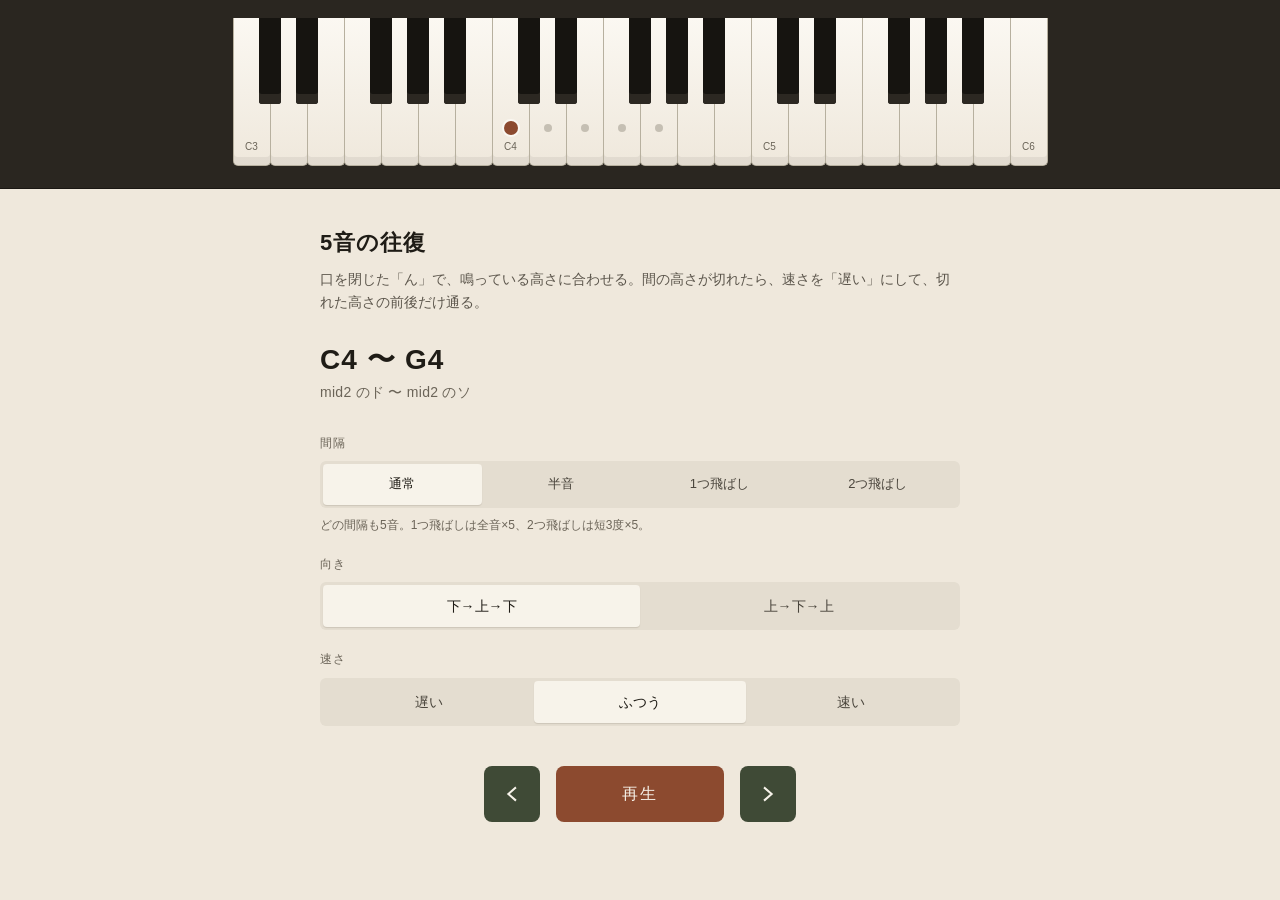
==== index.html @ 3f2ac82d "Add the piano pitch matching page for GitHub Pages. Co-authored-by: Cursor <cursoragent@cursor.com>" ====
<!DOCTYPE html>
<html lang="ja">
<head>
  <meta charset="utf-8">
  <meta name="viewport" content="width=device-width, initial-scale=1">
  <title>5音の往復 — 口を閉じた「ん」</title>
  <link rel="stylesheet" href="styles.css">
</head>
<body>
  <div class="page">
    <div class="keyboard-wrap" id="keyboard-wrap">
      <div class="keyboard" id="keyboard" aria-hidden="true"></div>
    </div>

    <main class="main">
      <header class="header">
        <h1>5音の往復</h1>
        <p class="lead">口を閉じた「ん」で、鳴っている高さに合わせる。間の高さが切れたら、速さを「遅い」にして、切れた高さの前後だけ通る。</p>
      </header>

      <p class="range" id="range-label"></p>

      <div class="controls">
        <div class="control-block">
          <span class="control-label" id="skip-label">間隔</span>
          <div class="segments segments-4" role="radiogroup" aria-labelledby="skip-label">
            <button type="button" class="segment is-on" role="radio" aria-checked="true" data-skip="step">通常</button>
            <button type="button" class="segment" role="radio" aria-checked="false" data-skip="chromatic">半音</button>
            <button type="button" class="segment" role="radio" aria-checked="false" data-skip="skip1">1つ飛ばし</button>
            <button type="button" class="segment" role="radio" aria-checked="false" data-skip="skip2">2つ飛ばし</button>
          </div>
          <p class="hint">どの間隔も5音。1つ飛ばしは全音×5、2つ飛ばしは短3度×5。</p>
        </div>

        <div class="control-block">
          <span class="control-label" id="dir-label">向き</span>
          <div class="segments" role="radiogroup" aria-labelledby="dir-label">
            <button type="button" class="segment is-on" role="radio" aria-checked="true" data-dir="low-high-low">下→上→下</button>
            <button type="button" class="segment" role="radio" aria-checked="false" data-dir="high-low-high">上→下→上</button>
          </div>
        </div>

        <div class="control-block">
          <span class="control-label" id="speed-label">速さ</span>
          <div class="segments" role="radiogroup" aria-labelledby="speed-label">
            <button type="button" class="segment" role="radio" aria-checked="false" data-speed="slow">遅い</button>
            <button type="button" class="segment is-on" role="radio" aria-checked="true" data-speed="normal">ふつう</button>
            <button type="button" class="segment" role="radio" aria-checked="false" data-speed="fast">速い</button>
          </div>
        </div>
      </div>

      <div class="transport">
        <button type="button" class="btn btn-side" id="btn-lower" aria-label="半音下げて再生">
          <svg viewBox="0 0 24 24" width="22" height="22" aria-hidden="true"><path d="M15.5 5.5L8 12l7.5 6.5" fill="none" stroke="currentColor" stroke-width="2.2" stroke-linecap="square" stroke-linejoin="miter"/></svg>
        </button>
        <button type="button" class="btn btn-play" id="btn-play">再生</button>
        <button type="button" class="btn btn-side" id="btn-higher" aria-label="半音上げて再生">
          <svg viewBox="0 0 24 24" width="22" height="22" aria-hidden="true"><path d="M8.5 5.5L16 12l-7.5 6.5" fill="none" stroke="currentColor" stroke-width="2.2" stroke-linecap="square" stroke-linejoin="miter"/></svg>
        </button>
      </div>
    </main>
  </div>
  <script src="app.js"></script>
</body>
</html>
---- styles.css ----
*,
*::before,
*::after {
  box-sizing: border-box;
}

html,
body {
  margin: 0;
  min-height: 100%;
}

body {
  background: #efe8dc;
  color: #1f1c16;
  font-family: "Hiragino Sans", "Hiragino Kaku Gothic ProN", "Yu Gothic UI", "Yu Gothic", "Noto Sans JP", Meiryo, sans-serif;
  font-feature-settings: "palt";
  line-height: 1.6;
}

.page {
  min-height: 100vh;
  display: flex;
  flex-direction: column;
}

.keyboard-wrap {
  background: #2a2620;
  padding: 18px 10px 22px;
  overflow-x: auto;
  overflow-y: hidden;
  -webkit-overflow-scrolling: touch;
  border-bottom: 1px solid #1a1713;
}

.keyboard {
  position: relative;
  display: flex;
  height: 148px;
  width: max-content;
  margin: 0 auto;
}

.white-key,
.black-key {
  cursor: pointer;
  touch-action: none;
  user-select: none;
  -webkit-user-select: none;
  -webkit-touch-callout: none;
}

.white-key {
  flex: 0 0 38px;
  width: 38px;
  position: relative;
  z-index: 1;
  background: linear-gradient(#fbf8f2, #efe8dc);
  border: 1px solid #b7b09f;
  border-top: none;
  border-radius: 0 0 5px 5px;
  box-shadow: inset 0 -8px 0 rgba(0, 0, 0, 0.06);
}

.white-key + .white-key {
  margin-left: -1px;
}

.white-key.is-on {
  background: #c9a24a;
  box-shadow: inset 0 -8px 0 rgba(90, 60, 10, 0.18);
}

.white-key .key-name {
  position: absolute;
  left: 0;
  right: 0;
  bottom: 10px;
  text-align: center;
  font-size: 10px;
  letter-spacing: 0.02em;
  color: #6a6458;
  pointer-events: none;
}

.white-key.is-on .key-name {
  color: #3d2e0c;
}

.black-key {
  position: absolute;
  top: 0;
  z-index: 2;
  width: 22px;
  height: 58%;
  background: #161410;
  border-radius: 0 0 3px 3px;
  box-shadow: inset 0 -10px 0 #2c2822;
  transform: translateX(-50%);
}

.black-key.is-on {
  background: #a67c2a;
  box-shadow: inset 0 -10px 0 #7a5a18;
}

.white-key.is-planned::after,
.black-key.is-planned::after,
.white-key.is-start::after,
.black-key.is-start::after {
  content: "";
  position: absolute;
  left: 50%;
  border-radius: 50%;
  transform: translateX(-50%);
  pointer-events: none;
  box-sizing: border-box;
}

.white-key.is-planned::after,
.black-key.is-planned::after {
  width: 8px;
  height: 8px;
}

.white-key.is-planned::after {
  bottom: 33px;
  background: #c5bfb3;
}

.black-key.is-planned::after {
  bottom: 11px;
  background: #6f6a62;
}

.white-key.is-on.is-planned::after {
  background: #8a8478;
}

.black-key.is-on.is-planned::after {
  background: #d9d3c6;
}

.white-key.is-start::after,
.black-key.is-start::after {
  width: 14px;
  height: 14px;
}

.white-key.is-start::after {
  bottom: 30px;
  background: #8c4a2f;
  box-shadow: 0 0 0 2px #fbf8f2;
}

.white-key.is-on.is-start::after {
  background: #3d2e0c;
  box-shadow: 0 0 0 2px #e8c56a;
}

.black-key.is-start::after {
  bottom: 8px;
  background: #e4c27a;
  box-shadow: 0 0 0 2px #161410;
}

.main {
  flex: 1;
  width: min(640px, calc(100% - 40px));
  margin: 0 auto;
  padding: 36px 0 56px;
}

.header h1 {
  margin: 0 0 8px;
  font-size: 22px;
  font-weight: 600;
  letter-spacing: 0.04em;
}

.lead {
  margin: 0;
  color: #5c564c;
  font-size: 14px;
}

.range {
  margin: 28px 0 0;
  font-size: 28px;
  font-weight: 600;
  letter-spacing: 0.04em;
  line-height: 1.35;
}

.range .karaoke {
  display: block;
  margin-top: 4px;
  font-size: 14px;
  font-weight: 400;
  color: #6b6458;
  letter-spacing: 0.02em;
}

.controls {
  display: grid;
  gap: 20px;
  margin-top: 32px;
}

.control-label {
  display: block;
  margin-bottom: 8px;
  font-size: 12px;
  color: #6b6458;
  letter-spacing: 0.08em;
}

.segments {
  display: flex;
  background: #e4ddd0;
  padding: 3px;
  border-radius: 6px;
}

.segment {
  flex: 1;
  margin: 0;
  padding: 10px 8px;
  border: 0;
  border-radius: 4px;
  background: transparent;
  color: #4a453c;
  font: inherit;
  font-size: 14px;
  cursor: pointer;
}

.segments-4 .segment {
  padding: 10px 4px;
  font-size: 13px;
}

.segment.is-on {
  background: #f7f3ea;
  color: #1f1c16;
  box-shadow: 0 1px 1px rgba(40, 32, 18, 0.12);
}

.segment:focus-visible {
  outline: 2px solid #8c4a2f;
  outline-offset: 2px;
}

.hint {
  margin: 8px 0 0;
  font-size: 12px;
  color: #6b6458;
}

.transport {
  display: flex;
  align-items: center;
  justify-content: center;
  gap: 16px;
  margin-top: 40px;
}

.btn {
  font: inherit;
  cursor: pointer;
  color: #f7f3ea;
  background: #3f4a36;
  border: 0;
}

.btn:focus-visible {
  outline: 2px solid #8c4a2f;
  outline-offset: 3px;
}

.btn:disabled {
  opacity: 0.38;
  cursor: default;
}

.btn-side {
  width: 56px;
  height: 56px;
  display: grid;
  place-items: center;
  border-radius: 8px;
}

.btn-play {
  min-width: 168px;
  height: 56px;
  padding: 0 28px;
  border-radius: 8px;
  background: #8c4a2f;
  font-size: 16px;
  letter-spacing: 0.12em;
}

.btn-play.is-playing {
  background: #3f4a36;
}

@media (max-width: 520px) {
  .keyboard {
    height: 120px;
  }

  .main {
    width: calc(100% - 32px);
    padding-top: 28px;
  }

  .range {
    font-size: 22px;
  }

  .segments-4 .segment {
    font-size: 12px;
    padding: 10px 2px;
  }

  .btn-play {
    min-width: 132px;
  }
}
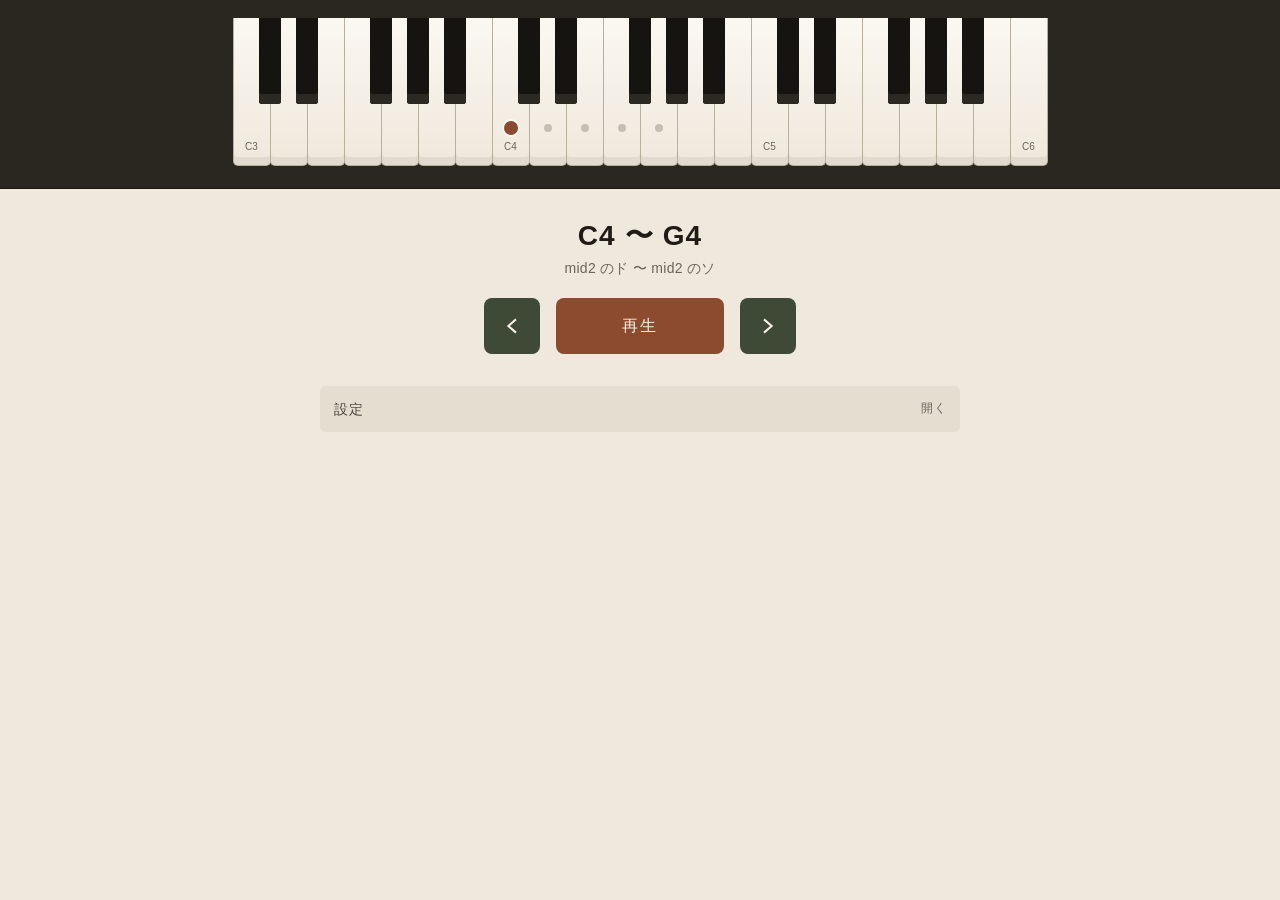
==== commit e39f07a2: "Simplify the layout: hide settings, center the range, and block double-tap zoom. Co-authored-by: Cur" ====
--- a/index.html
+++ b/index.html
@@ -2,8 +2,8 @@
 <html lang="ja">
 <head>
   <meta charset="utf-8">
-  <meta name="viewport" content="width=device-width, initial-scale=1">
-  <title>5音の往復 — 口を閉じた「ん」</title>
+  <meta name="viewport" content="width=device-width, initial-scale=1, maximum-scale=1, user-scalable=no">
+  <title>ピアノ</title>
   <link rel="stylesheet" href="styles.css">
 </head>
 <body>
@@ -13,42 +13,7 @@
     </div>
 
     <main class="main">
-      <header class="header">
-        <h1>5音の往復</h1>
-        <p class="lead">口を閉じた「ん」で、鳴っている高さに合わせる。間の高さが切れたら、速さを「遅い」にして、切れた高さの前後だけ通る。</p>
-      </header>
-
       <p class="range" id="range-label"></p>
-
-      <div class="controls">
-        <div class="control-block">
-          <span class="control-label" id="skip-label">間隔</span>
-          <div class="segments segments-4" role="radiogroup" aria-labelledby="skip-label">
-            <button type="button" class="segment is-on" role="radio" aria-checked="true" data-skip="step">通常</button>
-            <button type="button" class="segment" role="radio" aria-checked="false" data-skip="chromatic">半音</button>
-            <button type="button" class="segment" role="radio" aria-checked="false" data-skip="skip1">1つ飛ばし</button>
-            <button type="button" class="segment" role="radio" aria-checked="false" data-skip="skip2">2つ飛ばし</button>
-          </div>
-          <p class="hint">どの間隔も5音。1つ飛ばしは全音×5、2つ飛ばしは短3度×5。</p>
-        </div>
-
-        <div class="control-block">
-          <span class="control-label" id="dir-label">向き</span>
-          <div class="segments" role="radiogroup" aria-labelledby="dir-label">
-            <button type="button" class="segment is-on" role="radio" aria-checked="true" data-dir="low-high-low">下→上→下</button>
-            <button type="button" class="segment" role="radio" aria-checked="false" data-dir="high-low-high">上→下→上</button>
-          </div>
-        </div>
-
-        <div class="control-block">
-          <span class="control-label" id="speed-label">速さ</span>
-          <div class="segments" role="radiogroup" aria-labelledby="speed-label">
-            <button type="button" class="segment" role="radio" aria-checked="false" data-speed="slow">遅い</button>
-            <button type="button" class="segment is-on" role="radio" aria-checked="true" data-speed="normal">ふつう</button>
-            <button type="button" class="segment" role="radio" aria-checked="false" data-speed="fast">速い</button>
-          </div>
-        </div>
-      </div>
 
       <div class="transport">
         <button type="button" class="btn btn-side" id="btn-lower" aria-label="半音下げて再生">
@@ -59,6 +24,39 @@
           <svg viewBox="0 0 24 24" width="22" height="22" aria-hidden="true"><path d="M8.5 5.5L16 12l-7.5 6.5" fill="none" stroke="currentColor" stroke-width="2.2" stroke-linecap="square" stroke-linejoin="miter"/></svg>
         </button>
       </div>
+
+      <details class="settings">
+        <summary class="settings-toggle">設定</summary>
+        <div class="controls">
+          <div class="control-block">
+            <span class="control-label" id="skip-label">間隔</span>
+            <div class="segments segments-4" role="radiogroup" aria-labelledby="skip-label">
+              <button type="button" class="segment is-on" role="radio" aria-checked="true" data-skip="step">通常</button>
+              <button type="button" class="segment" role="radio" aria-checked="false" data-skip="chromatic">半音</button>
+              <button type="button" class="segment" role="radio" aria-checked="false" data-skip="skip1">1つ飛ばし</button>
+              <button type="button" class="segment" role="radio" aria-checked="false" data-skip="skip2">2つ飛ばし</button>
+            </div>
+            <p class="hint">どの間隔も5音。1つ飛ばしは全音×5、2つ飛ばしは短3度×5。</p>
+          </div>
+
+          <div class="control-block">
+            <span class="control-label" id="dir-label">向き</span>
+            <div class="segments" role="radiogroup" aria-labelledby="dir-label">
+              <button type="button" class="segment is-on" role="radio" aria-checked="true" data-dir="low-high-low">下→上→下</button>
+              <button type="button" class="segment" role="radio" aria-checked="false" data-dir="high-low-high">上→下→上</button>
+            </div>
+          </div>
+
+          <div class="control-block">
+            <span class="control-label" id="speed-label">速さ</span>
+            <div class="segments" role="radiogroup" aria-labelledby="speed-label">
+              <button type="button" class="segment" role="radio" aria-checked="false" data-speed="slow">遅い</button>
+              <button type="button" class="segment is-on" role="radio" aria-checked="true" data-speed="normal">ふつう</button>
+              <button type="button" class="segment" role="radio" aria-checked="false" data-speed="fast">速い</button>
+            </div>
+          </div>
+        </div>
+      </details>
     </main>
   </div>
   <script src="app.js"></script>
--- a/styles.css
+++ b/styles.css
@@ -8,6 +8,7 @@
 body {
   margin: 0;
   min-height: 100%;
+  touch-action: manipulation;
 }
 
 body {
@@ -168,28 +169,16 @@
   flex: 1;
   width: min(640px, calc(100% - 40px));
   margin: 0 auto;
-  padding: 36px 0 56px;
-}
-
-.header h1 {
-  margin: 0 0 8px;
-  font-size: 22px;
-  font-weight: 600;
-  letter-spacing: 0.04em;
-}
-
-.lead {
+  padding: 28px 0 56px;
+}
+
+.range {
   margin: 0;
-  color: #5c564c;
-  font-size: 14px;
-}
-
-.range {
-  margin: 28px 0 0;
   font-size: 28px;
   font-weight: 600;
   letter-spacing: 0.04em;
   line-height: 1.35;
+  text-align: center;
 }
 
 .range .karaoke {
@@ -201,10 +190,44 @@
   letter-spacing: 0.02em;
 }
 
+.settings {
+  margin-top: 32px;
+}
+
+.settings-toggle {
+  display: flex;
+  align-items: center;
+  justify-content: space-between;
+  padding: 12px 14px;
+  border-radius: 6px;
+  background: #e4ddd0;
+  color: #4a453c;
+  font-size: 14px;
+  letter-spacing: 0.08em;
+  cursor: pointer;
+  list-style: none;
+  touch-action: manipulation;
+}
+
+.settings-toggle::-webkit-details-marker {
+  display: none;
+}
+
+.settings-toggle::after {
+  content: "開く";
+  font-size: 12px;
+  letter-spacing: 0.04em;
+  color: #6b6458;
+}
+
+.settings[open] .settings-toggle::after {
+  content: "閉じる";
+}
+
 .controls {
   display: grid;
   gap: 20px;
-  margin-top: 32px;
+  margin-top: 16px;
 }
 
 .control-label {
@@ -233,6 +256,7 @@
   font: inherit;
   font-size: 14px;
   cursor: pointer;
+  touch-action: manipulation;
 }
 
 .segments-4 .segment {
@@ -262,7 +286,7 @@
   align-items: center;
   justify-content: center;
   gap: 16px;
-  margin-top: 40px;
+  margin-top: 20px;
 }
 
 .btn {
@@ -271,6 +295,7 @@
   color: #f7f3ea;
   background: #3f4a36;
   border: 0;
+  touch-action: manipulation;
 }
 
 .btn:focus-visible {
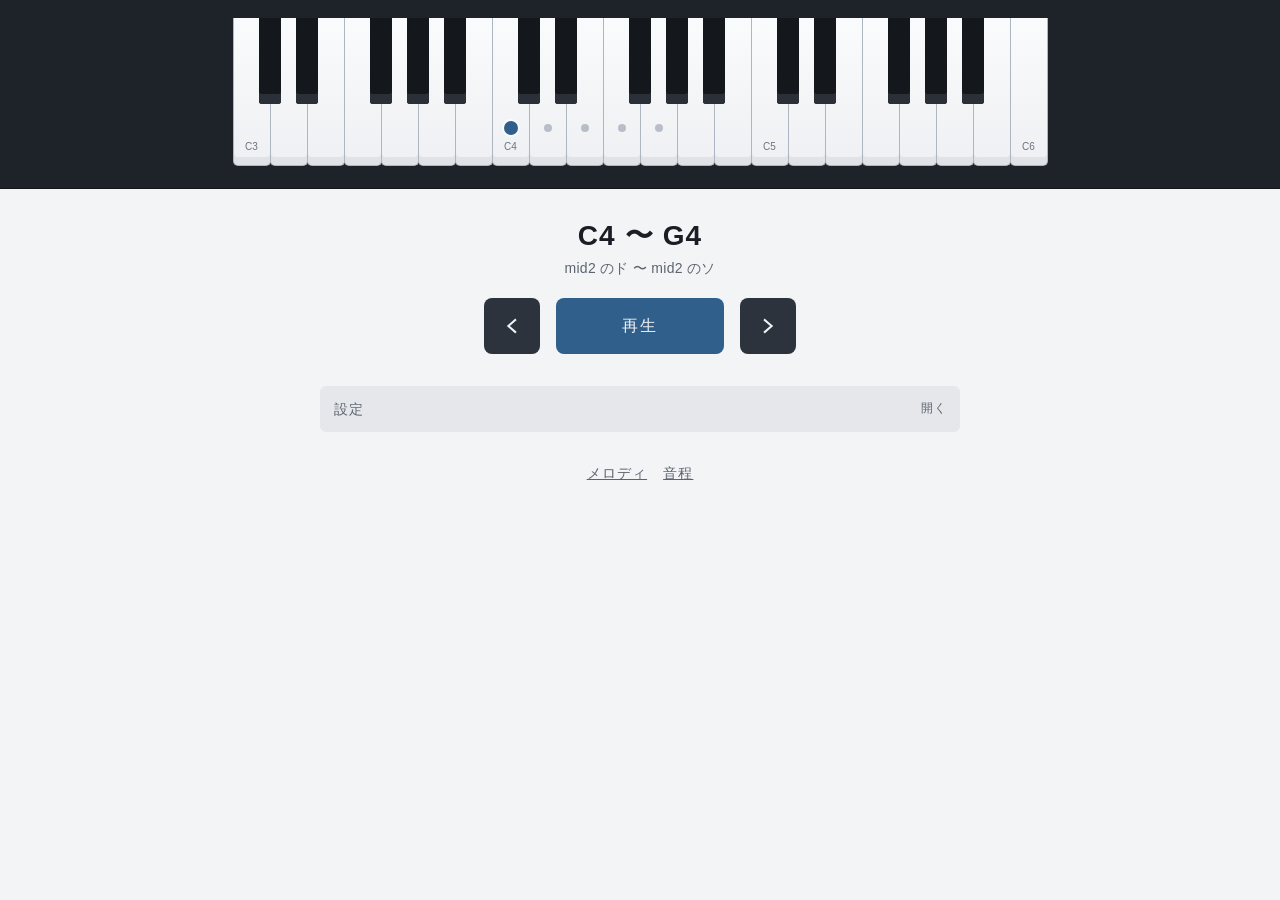
==== commit f13cc59f: "Publish the pitch page and the melody page on GitHub Pages. Co-authored-by: Cursor <cursoragent@curs" ====
--- a/index.html
+++ b/index.html
@@ -57,6 +57,7 @@
           </div>
         </div>
       </details>
+      <p class="page-nav"><a href="melody.html">メロディ</a>　<a href="pitch.html">音程</a></p>
     </main>
   </div>
   <script src="app.js"></script>
--- a/styles.css
+++ b/styles.css
@@ -2,6 +2,83 @@
 *::before,
 *::after {
   box-sizing: border-box;
+}
+
+:root {
+  --bg: #f3f4f6;
+  --bg-raised: #ffffff;
+  --bg-muted: #e5e7eb;
+  --bg-muted-hover: #d8dbe2;
+  --text: #1a1d24;
+  --text-secondary: #5c6470;
+  --text-muted: #6b7380;
+  --text-on-accent: #ffffff;
+  --text-on-dark: #f0f2f5;
+  --border: #c8cdd6;
+  --border-strong: #aeb6c2;
+  --accent: #2f5f8a;
+  --accent-soft: #8eb4d8;
+  --btn: #2c333d;
+  --focus: #2f5f8a;
+  --kbd-bed: #1e2229;
+  --kbd-bed-edge: #12151a;
+  --key-white-top: #fafbfc;
+  --key-white-bottom: #eef0f3;
+  --key-white-border: #aeb6c2;
+  --key-white-label: #6b7380;
+  --key-black: #14171c;
+  --key-black-shade: #2a2f38;
+  --key-on: #4a7eb5;
+  --key-on-ink: #0f2438;
+  --key-on-black: #3d6a96;
+  --key-on-black-shade: #2a4a6a;
+  --mark-planned-white: #b8bec8;
+  --mark-planned-black: #6a7180;
+  --mark-planned-on-white: #7a8494;
+  --mark-planned-on-black: #d5dae3;
+  --mark-start: #2f5f8a;
+  --mark-start-on: #0f2438;
+  --mark-start-on-ring: #8eb4d8;
+  --mark-start-black: #8eb4d8;
+  --mark-sustain: #8eb4d8;
+  --ok: #2d7a4f;
+  --ok-dark: #236340;
+  --ok-darker: #184a2e;
+  --near-flat: #b87a18;
+  --near-flat-fill: #d9922e;
+  --near-flat-fill-dark: #a66e20;
+  --near-sharp: #2f5f8a;
+  --far: #7a8494;
+  --far-light: #eceef2;
+  --far-mid: #6a7180;
+  --far-dark: #3a404a;
+  --far-darker: #252930;
+  --overlay: rgba(26, 29, 36, 0.5);
+  --overlay-soft: rgba(26, 29, 36, 0.45);
+  --shadow: rgba(26, 29, 36, 0.16);
+  --shadow-strong: rgba(26, 29, 36, 0.28);
+  --shadow-soft: rgba(26, 29, 36, 0.12);
+  --ink-soft: rgba(26, 29, 36, 0.35);
+  --key-inset: rgba(0, 0, 0, 0.06);
+  --key-on-inset: rgba(15, 36, 56, 0.18);
+  --ok-inset: rgba(20, 50, 28, 0.2);
+  --ok-rgb: 45, 122, 79;
+  --near-flat-rgb: 184, 122, 24;
+  --near-sharp-rgb: 47, 95, 138;
+  --far-flat-rgb: 110, 115, 128;
+  --far-sharp-rgb: 110, 115, 128;
+  --canvas-bg: #1e2229;
+  --canvas-grid-strong: rgba(240, 242, 245, 0.22);
+  --canvas-grid-weak: rgba(240, 242, 245, 0.08);
+  --canvas-label: rgba(240, 242, 245, 0.45);
+  --canvas-playhead: rgba(142, 180, 216, 0.9);
+  --canvas-guide: rgba(240, 242, 245, 0.9);
+  --canvas-trail: rgba(240, 242, 245, 0.7);
+  --live-accent: rgba(47, 95, 138, 0.35);
+  --live-accent-border: rgba(47, 95, 138, 0.55);
+  --live-ok: rgba(45, 122, 79, 0.35);
+  --live-ok-border: rgba(45, 122, 79, 0.55);
+  --panel-inset: rgba(255, 255, 255, 0.8);
 }
 
 html,
@@ -12,8 +89,8 @@
 }
 
 body {
-  background: #efe8dc;
-  color: #1f1c16;
+  background: var(--bg);
+  color: var(--text);
   font-family: "Hiragino Sans", "Hiragino Kaku Gothic ProN", "Yu Gothic UI", "Yu Gothic", "Noto Sans JP", Meiryo, sans-serif;
   font-feature-settings: "palt";
   line-height: 1.6;
@@ -26,12 +103,12 @@
 }
 
 .keyboard-wrap {
-  background: #2a2620;
+  background: var(--kbd-bed);
   padding: 18px 10px 22px;
   overflow-x: auto;
   overflow-y: hidden;
   -webkit-overflow-scrolling: touch;
-  border-bottom: 1px solid #1a1713;
+  border-bottom: 1px solid var(--kbd-bed-edge);
 }
 
 .keyboard {
@@ -56,11 +133,11 @@
   width: 38px;
   position: relative;
   z-index: 1;
-  background: linear-gradient(#fbf8f2, #efe8dc);
-  border: 1px solid #b7b09f;
+  background: linear-gradient(var(--key-white-top), var(--key-white-bottom));
+  border: 1px solid var(--key-white-border);
   border-top: none;
   border-radius: 0 0 5px 5px;
-  box-shadow: inset 0 -8px 0 rgba(0, 0, 0, 0.06);
+  box-shadow: inset 0 -8px 0 var(--key-inset);
 }
 
 .white-key + .white-key {
@@ -68,8 +145,8 @@
 }
 
 .white-key.is-on {
-  background: #c9a24a;
-  box-shadow: inset 0 -8px 0 rgba(90, 60, 10, 0.18);
+  background: var(--key-on);
+  box-shadow: inset 0 -8px 0 var(--key-on-inset);
 }
 
 .white-key .key-name {
@@ -80,12 +157,12 @@
   text-align: center;
   font-size: 10px;
   letter-spacing: 0.02em;
-  color: #6a6458;
+  color: var(--key-white-label);
   pointer-events: none;
 }
 
 .white-key.is-on .key-name {
-  color: #3d2e0c;
+  color: var(--key-on-ink);
 }
 
 .black-key {
@@ -94,15 +171,15 @@
   z-index: 2;
   width: 22px;
   height: 58%;
-  background: #161410;
+  background: var(--key-black);
   border-radius: 0 0 3px 3px;
-  box-shadow: inset 0 -10px 0 #2c2822;
+  box-shadow: inset 0 -10px 0 var(--key-black-shade);
   transform: translateX(-50%);
 }
 
 .black-key.is-on {
-  background: #a67c2a;
-  box-shadow: inset 0 -10px 0 #7a5a18;
+  background: var(--key-on-black);
+  box-shadow: inset 0 -10px 0 var(--key-on-black-shade);
 }
 
 .white-key.is-planned::after,
@@ -126,20 +203,20 @@
 
 .white-key.is-planned::after {
   bottom: 33px;
-  background: #c5bfb3;
+  background: var(--mark-planned-white);
 }
 
 .black-key.is-planned::after {
   bottom: 11px;
-  background: #6f6a62;
+  background: var(--mark-planned-black);
 }
 
 .white-key.is-on.is-planned::after {
-  background: #8a8478;
+  background: var(--mark-planned-on-white);
 }
 
 .black-key.is-on.is-planned::after {
-  background: #d9d3c6;
+  background: var(--mark-planned-on-black);
 }
 
 .white-key.is-start::after,
@@ -150,19 +227,19 @@
 
 .white-key.is-start::after {
   bottom: 30px;
-  background: #8c4a2f;
-  box-shadow: 0 0 0 2px #fbf8f2;
+  background: var(--mark-start);
+  box-shadow: 0 0 0 2px var(--key-white-top);
 }
 
 .white-key.is-on.is-start::after {
-  background: #3d2e0c;
-  box-shadow: 0 0 0 2px #e8c56a;
+  background: var(--mark-start-on);
+  box-shadow: 0 0 0 2px var(--mark-start-on-ring);
 }
 
 .black-key.is-start::after {
   bottom: 8px;
-  background: #e4c27a;
-  box-shadow: 0 0 0 2px #161410;
+  background: var(--mark-start-black);
+  box-shadow: 0 0 0 2px var(--key-black);
 }
 
 .main {
@@ -186,7 +263,7 @@
   margin-top: 4px;
   font-size: 14px;
   font-weight: 400;
-  color: #6b6458;
+  color: var(--text-secondary);
   letter-spacing: 0.02em;
 }
 
@@ -200,8 +277,8 @@
   justify-content: space-between;
   padding: 12px 14px;
   border-radius: 6px;
-  background: #e4ddd0;
-  color: #4a453c;
+  background: var(--bg-muted);
+  color: var(--text-secondary);
   font-size: 14px;
   letter-spacing: 0.08em;
   cursor: pointer;
@@ -217,7 +294,7 @@
   content: "開く";
   font-size: 12px;
   letter-spacing: 0.04em;
-  color: #6b6458;
+  color: var(--text-secondary);
 }
 
 .settings[open] .settings-toggle::after {
@@ -234,13 +311,13 @@
   display: block;
   margin-bottom: 8px;
   font-size: 12px;
-  color: #6b6458;
+  color: var(--text-secondary);
   letter-spacing: 0.08em;
 }
 
 .segments {
   display: flex;
-  background: #e4ddd0;
+  background: var(--bg-muted);
   padding: 3px;
   border-radius: 6px;
 }
@@ -252,7 +329,7 @@
   border: 0;
   border-radius: 4px;
   background: transparent;
-  color: #4a453c;
+  color: var(--text-secondary);
   font: inherit;
   font-size: 14px;
   cursor: pointer;
@@ -265,20 +342,20 @@
 }
 
 .segment.is-on {
-  background: #f7f3ea;
-  color: #1f1c16;
-  box-shadow: 0 1px 1px rgba(40, 32, 18, 0.12);
+  background: var(--bg-raised);
+  color: var(--text);
+  box-shadow: 0 1px 1px var(--shadow-soft);
 }
 
 .segment:focus-visible {
-  outline: 2px solid #8c4a2f;
+  outline: 2px solid var(--focus);
   outline-offset: 2px;
 }
 
 .hint {
   margin: 8px 0 0;
   font-size: 12px;
-  color: #6b6458;
+  color: var(--text-secondary);
 }
 
 .transport {
@@ -292,14 +369,14 @@
 .btn {
   font: inherit;
   cursor: pointer;
-  color: #f7f3ea;
-  background: #3f4a36;
+  color: var(--text-on-dark);
+  background: var(--btn);
   border: 0;
   touch-action: manipulation;
 }
 
 .btn:focus-visible {
-  outline: 2px solid #8c4a2f;
+  outline: 2px solid var(--focus);
   outline-offset: 3px;
 }
 
@@ -321,13 +398,574 @@
   height: 56px;
   padding: 0 28px;
   border-radius: 8px;
-  background: #8c4a2f;
+  background: var(--accent);
   font-size: 16px;
   letter-spacing: 0.12em;
 }
 
 .btn-play.is-playing {
-  background: #3f4a36;
+  background: var(--btn);
+}
+
+.page-nav {
+  margin: 28px 0 0;
+  text-align: center;
+}
+
+.page-nav a {
+  color: var(--text-secondary);
+  font-size: 14px;
+  letter-spacing: 0.08em;
+}
+
+.row-btns {
+  display: flex;
+  flex-wrap: wrap;
+  gap: 8px;
+}
+
+.btn-sub {
+  min-height: 40px;
+  padding: 8px 14px;
+  border-radius: 6px;
+  background: var(--btn);
+  font-size: 13px;
+  letter-spacing: 0.06em;
+}
+
+.btn.is-recording {
+  background: var(--accent);
+}
+
+.file-btn {
+  position: relative;
+  display: inline-flex;
+  align-items: center;
+  min-height: 40px;
+  padding: 8px 14px;
+  border-radius: 6px;
+  background: var(--btn);
+  color: var(--text-on-dark);
+  font-size: 13px;
+  letter-spacing: 0.06em;
+  cursor: pointer;
+}
+
+.file-btn-inline {
+  margin: 0;
+}
+
+.file-btn input {
+  position: absolute;
+  width: 1px;
+  height: 1px;
+  overflow: hidden;
+  clip: rect(0, 0, 0, 0);
+}
+
+.json-area {
+  display: block;
+  width: 100%;
+  margin-top: 10px;
+  padding: 10px 12px;
+  border: 1px solid var(--border);
+  border-radius: 6px;
+  background: var(--bg-raised);
+  color: var(--text);
+  font-family: ui-monospace, "Cascadia Mono", "BIZ UDGothic", Meiryo, monospace;
+  font-size: 12px;
+  line-height: 1.45;
+  resize: vertical;
+}
+
+.status {
+  min-height: 1.6em;
+  margin: 16px 0 0;
+  font-size: 13px;
+  color: var(--text-secondary);
+}
+
+.page-pitch {
+  position: relative;
+}
+
+.page-pitch .main-pitch {
+  width: calc(100% - 48px);
+  max-width: none;
+  padding-top: 56px;
+  padding-bottom: 24px;
+}
+
+.pitch-topbar {
+  position: absolute;
+  top: 12px;
+  right: 12px;
+  z-index: 5;
+  display: flex;
+  align-items: center;
+  gap: 8px;
+}
+
+.pitch-topbar-btn {
+  margin: 0;
+  padding: 8px 14px;
+  border: 0;
+  border-radius: 6px;
+  background: var(--btn);
+  color: var(--text-on-dark);
+  font: inherit;
+  font-size: 13px;
+  letter-spacing: 0.06em;
+  cursor: pointer;
+  touch-action: manipulation;
+}
+
+.pitch-topbar-btn:focus-visible {
+  outline: 2px solid var(--focus);
+  outline-offset: 3px;
+}
+
+.pitch-topbar-btn.is-recording {
+  background: var(--accent);
+}
+
+.pitch-top {
+  display: flex;
+  justify-content: center;
+  width: 100%;
+}
+
+.pitch-top-inner {
+  display: flex;
+  align-items: center;
+  justify-content: center;
+  gap: 24px;
+  margin: 0 auto;
+  padding: 16px 22px;
+  border: 1px solid var(--border);
+  border-radius: 10px;
+  background: var(--bg-raised);
+  box-shadow: inset 0 0 0 1px var(--panel-inset);
+}
+
+.pitch-now {
+  flex: 0 0 auto;
+  box-sizing: border-box;
+  width: 9em;
+  margin: 0;
+  font-size: 36px;
+  font-weight: 600;
+  letter-spacing: 0.04em;
+  line-height: 1.2;
+  text-align: center;
+  white-space: nowrap;
+}
+
+.pitch-gauge {
+  display: flex;
+  align-items: stretch;
+  flex: 0 0 auto;
+  width: 72px;
+}
+
+.pitch-gauge-track {
+  position: relative;
+  flex: 1;
+  height: 100px;
+  border-radius: 8px;
+  background: var(--bg-muted);
+  border: 1px solid var(--border);
+}
+
+.pitch-gauge-mark,
+.pitch-gauge-slot {
+  position: absolute;
+  left: 10%;
+  right: 10%;
+  height: 1px;
+  background: var(--border-strong);
+  transform: translateY(-50%);
+}
+
+.pitch-gauge-mark.is-center {
+  left: 6%;
+  right: 6%;
+  height: 2px;
+  background: var(--accent);
+}
+
+.pitch-gauge-needle {
+  position: absolute;
+  left: 50%;
+  top: 50%;
+  width: 56%;
+  height: 10px;
+  margin-top: -5px;
+  transform: translateX(-50%);
+  border-radius: 5px;
+  background: var(--text-secondary);
+  border: 2px solid transparent;
+  box-sizing: border-box;
+}
+
+.pitch-gauge-live {
+  position: absolute;
+  left: 50%;
+  top: 50%;
+  width: 18px;
+  height: 18px;
+  margin: -9px 0 0 -9px;
+  border-radius: 50%;
+  background: var(--live-accent);
+  border: 1px solid var(--live-accent-border);
+  box-sizing: border-box;
+  pointer-events: none;
+  z-index: 2;
+}
+
+.pitch-gauge.is-ok .pitch-gauge-live {
+  background: var(--live-ok);
+  border-color: var(--live-ok-border);
+}
+
+.pitch-gauge.is-silent .pitch-gauge-live {
+  display: none;
+}
+
+.pitch-gauge.is-ok .pitch-gauge-needle {
+  height: 14px;
+  margin-top: -7px;
+  background: var(--ok);
+  border-color: transparent;
+}
+
+.pitch-gauge.is-flat-near .pitch-gauge-needle,
+.pitch-gauge.is-sharp-near .pitch-gauge-needle {
+  background: transparent;
+  border-color: var(--near-flat);
+}
+
+.pitch-gauge.is-sharp-near .pitch-gauge-needle {
+  border-color: var(--near-sharp);
+}
+
+.pitch-gauge.is-flat-far .pitch-gauge-needle,
+.pitch-gauge.is-sharp-far .pitch-gauge-needle {
+  height: 8px;
+  margin-top: -4px;
+  background: transparent;
+  border-color: var(--far);
+  opacity: 0.75;
+}
+
+.pitch-gauge.is-silent .pitch-gauge-needle {
+  opacity: 0.25;
+}
+
+.pitch-transport-row {
+  display: flex;
+  align-items: flex-start;
+  justify-content: center;
+  gap: 8px;
+  margin-top: 16px;
+  flex-wrap: wrap;
+}
+
+.page-pitch .pitch-transport {
+  margin-top: 0;
+  margin-bottom: 0;
+  gap: 6px;
+  flex-wrap: wrap;
+}
+
+.page-pitch .pitch-transport .btn-side,
+.page-pitch .btn-pattern {
+  width: 42px;
+  height: 48px;
+}
+
+.page-pitch .pitch-transport .btn-play {
+  display: inline-flex;
+  flex-direction: column;
+  align-items: center;
+  justify-content: center;
+  gap: 2px;
+  min-width: 108px;
+  height: 48px;
+  padding: 4px 14px;
+  line-height: 1.15;
+}
+
+.page-pitch .btn-play-main {
+  font-size: 15px;
+  letter-spacing: 0.1em;
+}
+
+.page-pitch .btn-play-tonic {
+  font-size: 11px;
+  letter-spacing: 0.04em;
+  opacity: 0.88;
+  font-weight: 500;
+}
+
+.pitch-pattern-wrap {
+  position: relative;
+  flex: 0 0 auto;
+}
+
+.pitch-pattern-menu {
+  position: absolute;
+  top: calc(100% + 6px);
+  right: 0;
+  z-index: 8;
+  margin: 0;
+  padding: 6px 0;
+  min-width: 220px;
+  list-style: none;
+  border-radius: 8px;
+  border: 1px solid var(--border);
+  background: var(--bg-raised);
+  box-shadow: 0 8px 24px var(--shadow);
+}
+
+.pitch-pattern-menu[hidden] {
+  display: none;
+}
+
+.pitch-pattern-option {
+  display: block;
+  width: 100%;
+  margin: 0;
+  padding: 10px 14px;
+  border: 0;
+  background: transparent;
+  color: var(--kbd-bed);
+  font: inherit;
+  font-size: 13px;
+  letter-spacing: 0.04em;
+  text-align: left;
+  cursor: pointer;
+}
+
+.pitch-pattern-option:hover,
+.pitch-pattern-option:focus-visible {
+  background: var(--bg-muted-hover);
+  outline: none;
+}
+
+.pitch-pattern-option.is-on {
+  background: var(--btn);
+  color: var(--text-on-dark);
+}
+
+.pitch-scroll-wrap {
+  margin-top: 18px;
+  border-radius: 8px;
+  overflow: hidden;
+  border: 1px solid var(--kbd-bed-edge);
+  background: var(--kbd-bed);
+}
+
+.pitch-scroll {
+  display: block;
+  width: 100%;
+  height: auto;
+  vertical-align: top;
+}
+
+.pitch-keyboard-wrap {
+  margin-top: 16px;
+  border-radius: 8px;
+  border: 1px solid var(--kbd-bed-edge);
+}
+
+.white-key.is-sustain::before,
+.black-key.is-sustain::before {
+  content: "";
+  position: absolute;
+  left: 50%;
+  width: 12px;
+  height: 12px;
+  border-radius: 50%;
+  background: var(--mark-sustain);
+  box-shadow: 0 0 0 2px var(--ink-soft);
+  transform: translateX(-50%);
+  pointer-events: none;
+  z-index: 3;
+}
+
+.white-key.is-sustain::before {
+  bottom: 28px;
+}
+
+.black-key.is-sustain::before {
+  bottom: 10px;
+  width: 9px;
+  height: 9px;
+}
+
+.white-key.is-sung-ok {
+  background: var(--ok);
+  box-shadow: inset 0 -8px 0 var(--ok-inset);
+}
+
+.white-key.is-sung-ok .key-name {
+  color: var(--text-on-dark);
+}
+
+.black-key.is-sung-ok {
+  background: var(--ok-dark);
+  box-shadow: inset 0 -10px 0 var(--ok-darker);
+}
+
+.white-key.is-sung-flat-near {
+  background: linear-gradient(to right, var(--near-flat-fill), var(--far-light));
+  box-shadow: inset 0 0 0 1px var(--near-flat);
+}
+
+.white-key.is-sung-sharp-near {
+  background: linear-gradient(to right, var(--far-light), var(--key-on));
+  box-shadow: inset 0 0 0 1px var(--near-sharp);
+}
+
+.black-key.is-sung-flat-near {
+  background: linear-gradient(to right, var(--near-flat-fill-dark), var(--far-dark));
+  box-shadow: inset 0 -8px 0 var(--far-darker);
+}
+
+.black-key.is-sung-sharp-near {
+  background: linear-gradient(to right, var(--far-dark), var(--key-on-black));
+  box-shadow: inset 0 -8px 0 var(--far-darker);
+}
+
+.white-key.is-sung-flat-far {
+  background: linear-gradient(to right, var(--far), var(--far-light));
+  box-shadow: inset 0 0 0 1px var(--text-secondary);
+}
+
+.white-key.is-sung-sharp-far {
+  background: linear-gradient(to right, var(--far-light), var(--far));
+  box-shadow: inset 0 0 0 1px var(--text-secondary);
+}
+
+.black-key.is-sung-flat-far {
+  background: linear-gradient(to right, var(--far-mid), var(--far-dark));
+  box-shadow: inset 0 -8px 0 var(--far-darker);
+}
+
+.black-key.is-sung-sharp-far {
+  background: linear-gradient(to right, var(--far-dark), var(--far-mid));
+  box-shadow: inset 0 -8px 0 var(--far-darker);
+}
+
+.pitch-select {
+  display: block;
+  width: 100%;
+  padding: 10px 12px;
+  border: 1px solid var(--border);
+  border-radius: 6px;
+  background: var(--bg-raised);
+  color: var(--text);
+  font: inherit;
+  font-size: 14px;
+}
+
+.pitch-start-backdrop {
+  position: fixed;
+  inset: 0;
+  z-index: 30;
+  display: flex;
+  align-items: center;
+  justify-content: center;
+  padding: 24px;
+  background: var(--overlay);
+}
+
+.pitch-start-backdrop[hidden] {
+  display: none;
+}
+
+.pitch-start-dialog {
+  width: min(420px, 100%);
+  padding: 36px 28px;
+  border-radius: 12px;
+  background: var(--bg-raised);
+  border: 1px solid var(--border);
+  box-shadow: 0 16px 40px var(--shadow-strong);
+  text-align: center;
+}
+
+.pitch-start-title {
+  margin: 0 0 28px;
+  font-size: 22px;
+  font-weight: 600;
+  letter-spacing: 0.06em;
+  line-height: 1.4;
+  color: var(--text);
+}
+
+.pitch-start-btn {
+  display: inline-flex;
+  align-items: center;
+  justify-content: center;
+  min-width: 220px;
+  min-height: 64px;
+  margin: 0;
+  padding: 0 28px;
+  border: 0;
+  border-radius: 10px;
+  background: var(--accent);
+  color: var(--text-on-accent);
+  font: inherit;
+  font-size: 20px;
+  font-weight: 600;
+  letter-spacing: 0.12em;
+  cursor: pointer;
+  touch-action: manipulation;
+}
+
+.pitch-start-btn:focus-visible {
+  outline: 3px solid var(--accent-soft);
+  outline-offset: 3px;
+}
+
+.pitch-dialog-backdrop {
+  position: fixed;
+  inset: 0;
+  z-index: 20;
+  background: var(--overlay-soft);
+}
+
+.pitch-dialog {
+  position: fixed;
+  top: 56px;
+  right: 12px;
+  z-index: 21;
+  width: min(360px, calc(100% - 24px));
+  padding: 16px;
+  border-radius: 8px;
+  background: var(--bg);
+  border: 1px solid var(--border);
+  box-shadow: 0 12px 28px var(--shadow);
+}
+
+.pitch-dialog-head {
+  display: flex;
+  align-items: center;
+  justify-content: space-between;
+  gap: 12px;
+  margin-bottom: 16px;
+}
+
+.pitch-dialog-title {
+  margin: 0;
+  font-size: 16px;
+  font-weight: 600;
+  letter-spacing: 0.06em;
+}
+
+.pitch-dialog .controls {
+  margin-top: 0;
 }
 
 @media (max-width: 520px) {
@@ -340,6 +978,25 @@
     padding-top: 28px;
   }
 
+  .page-pitch .main-pitch {
+    width: calc(100% - 24px);
+    padding-top: 52px;
+  }
+
+  .pitch-top-inner {
+    flex-direction: column;
+    gap: 16px;
+  }
+
+  .pitch-now {
+    width: 8em;
+    font-size: 28px;
+  }
+
+  .pitch-gauge {
+    width: 64px;
+  }
+
   .range {
     font-size: 22px;
   }
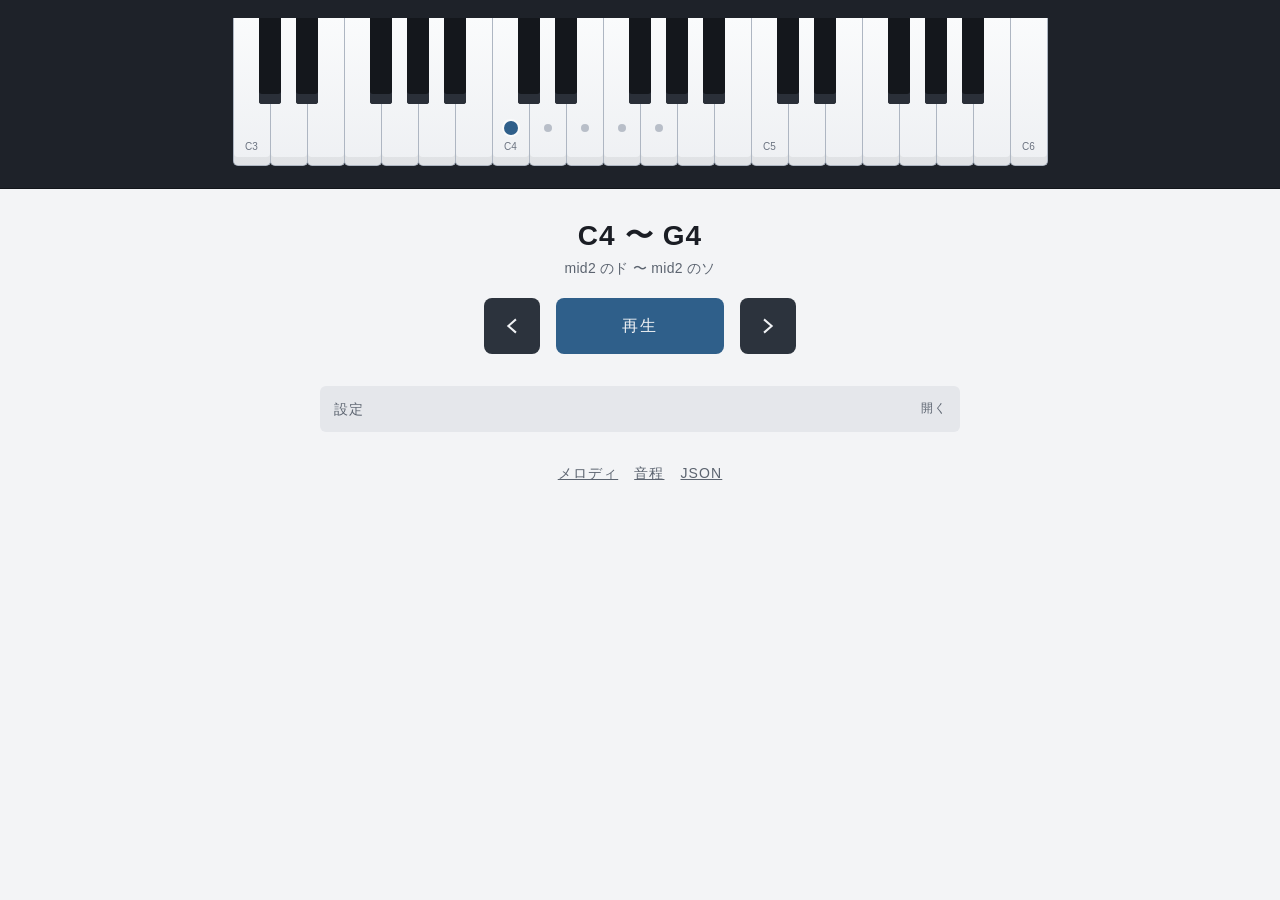
==== commit 9fd200cc: "Publish the song JSON opener and the JSON editor on GitHub Pages. Co-authored-by: Cursor <cursoragen" ====
--- a/index.html
+++ b/index.html
@@ -57,7 +57,7 @@
           </div>
         </div>
       </details>
-      <p class="page-nav"><a href="melody.html">メロディ</a>　<a href="pitch.html">音程</a></p>
+      <p class="page-nav"><a href="melody.html">メロディ</a>　<a href="pitch.html">音程</a>　<a href="editor.html">JSON</a></p>
     </main>
   </div>
   <script src="app.js"></script>
--- a/styles.css
+++ b/styles.css
@@ -424,6 +424,10 @@
   gap: 8px;
 }
 
+.row-btns-gap {
+  margin-top: 8px;
+}
+
 .btn-sub {
   min-height: 40px;
   padding: 8px 14px;
@@ -679,9 +683,15 @@
 }
 
 .page-pitch .pitch-transport .btn-side,
-.page-pitch .btn-pattern {
+.page-pitch .btn-pattern,
+.page-pitch .btn-song {
   width: 42px;
   height: 48px;
+}
+
+.page-pitch .btn-song {
+  font-size: 13px;
+  letter-spacing: 0.08em;
 }
 
 .page-pitch .pitch-transport .btn-play {
@@ -702,6 +712,10 @@
 }
 
 .page-pitch .btn-play-tonic {
+  max-width: 96px;
+  overflow: hidden;
+  text-overflow: ellipsis;
+  white-space: nowrap;
   font-size: 11px;
   letter-spacing: 0.04em;
   opacity: 0.88;
@@ -968,6 +982,183 @@
   margin-top: 0;
 }
 
+.text-input,
+.num-input,
+.select-input {
+  width: 100%;
+  min-height: 40px;
+  margin: 0;
+  padding: 6px 8px;
+  border: 1px solid var(--border);
+  border-radius: 6px;
+  background: var(--bg-raised);
+  color: var(--text);
+  font: inherit;
+  font-size: 14px;
+}
+
+.score {
+  display: flex;
+  flex-direction: column;
+  justify-content: flex-end;
+  align-items: center;
+  width: max-content;
+  min-width: 100%;
+  min-height: 100%;
+}
+
+.roll {
+  display: flex;
+  align-items: stretch;
+  width: max-content;
+}
+
+.roll-gutter {
+  position: sticky;
+  left: 0;
+  z-index: 5;
+  flex: 0 0 36px;
+  width: 36px;
+  background: var(--bg);
+}
+
+.roll-measure-no,
+.roll-beat-no {
+  position: absolute;
+  right: 4px;
+  font-size: 11px;
+  line-height: 1;
+  color: var(--text-secondary);
+  transform: translateY(40%);
+}
+
+.roll-measure-no {
+  font-size: 13px;
+  font-weight: 600;
+  color: var(--text);
+}
+
+.roll-grid {
+  position: relative;
+  flex: none;
+  background-color: var(--bg-raised);
+  background-image: repeating-linear-gradient(
+    to top,
+    transparent 0,
+    transparent calc(var(--row) - 1px),
+    var(--border) calc(var(--row) - 1px),
+    var(--border) var(--row)
+  );
+  cursor: pointer;
+}
+
+.roll-col {
+  position: absolute;
+  top: 0;
+  bottom: 0;
+  z-index: 0;
+  box-sizing: border-box;
+  border-right: 1px solid var(--border);
+  pointer-events: none;
+}
+
+.roll-col.is-black {
+  background: rgba(20, 23, 28, 0.08);
+  border-right: 0;
+}
+
+.roll-line {
+  position: absolute;
+  left: 0;
+  right: 0;
+  z-index: 1;
+  height: 1px;
+  background: var(--border-strong);
+  pointer-events: none;
+}
+
+.roll-line.is-measure {
+  height: 2px;
+  background: var(--text-secondary);
+}
+
+.roll-playhead {
+  position: absolute;
+  left: 0;
+  right: 0;
+  z-index: 4;
+  height: 2px;
+  background: var(--accent);
+  pointer-events: none;
+}
+
+.score-note {
+  position: absolute;
+  z-index: 2;
+  display: flex;
+  align-items: center;
+  justify-content: center;
+  margin: 0;
+  padding: 0;
+  overflow: hidden;
+  border: 0;
+  border-radius: 3px;
+  background: var(--accent);
+  color: var(--text-on-accent);
+  font: inherit;
+  font-size: 11px;
+  cursor: grab;
+  touch-action: none;
+  user-select: none;
+}
+
+.score-note.is-black {
+  z-index: 3;
+}
+
+.score-note.is-dragging {
+  cursor: grabbing;
+}
+
+.score-note-label {
+  min-width: 0;
+  overflow: hidden;
+  pointer-events: none;
+  line-height: 1.1;
+  white-space: nowrap;
+}
+
+.score-note-edge {
+  position: absolute;
+  left: 0;
+  right: 0;
+  height: 6px;
+  cursor: ns-resize;
+  touch-action: none;
+}
+
+.score-note-edge[data-edge="end"] {
+  top: 0;
+}
+
+.score-note-edge[data-edge="start"] {
+  bottom: 0;
+}
+
+.score-note.is-selected {
+  outline: 2px solid var(--mark-start-on-ring);
+  outline-offset: -2px;
+}
+
+.score-note.is-sounding {
+  background: var(--key-on);
+  color: var(--key-on-ink);
+}
+
+.score-note.is-snap-target {
+  background: var(--near-flat-fill);
+}
+
 @media (max-width: 520px) {
   .keyboard {
     height: 120px;
@@ -1010,3 +1201,148 @@
     min-width: 132px;
   }
 }
+
+.page-editor {
+  height: 100vh;
+  height: 100dvh;
+  min-height: 0;
+  overflow: hidden;
+}
+
+.editor-toolbar {
+  flex: none;
+  padding: 8px 12px 0;
+  background: var(--bg);
+  border-bottom: 1px solid var(--border);
+}
+
+.editor-toolbar-row {
+  display: flex;
+  flex-wrap: wrap;
+  align-items: flex-end;
+  justify-content: center;
+  gap: 8px 12px;
+}
+
+.editor-field {
+  display: grid;
+  gap: 2px;
+  margin: 0;
+}
+
+.editor-field .control-label {
+  margin: 0;
+}
+
+.editor-field .num-input,
+.editor-field .select-input,
+.editor-field .text-input {
+  width: 5.4em;
+}
+
+.editor-field-length .select-input {
+  width: 18em;
+}
+
+.editor-field-title {
+  flex: 1 1 12em;
+}
+
+.editor-field-title .text-input {
+  width: 100%;
+  min-width: 8em;
+}
+
+.editor-meter {
+  display: flex;
+  align-items: center;
+  gap: 4px;
+}
+
+.editor-meter .num-input,
+.editor-meter .select-input {
+  width: 3.6em;
+}
+
+.editor-readout {
+  min-width: 4.5em;
+  padding-bottom: 8px;
+  font-size: 13px;
+  color: var(--text-secondary);
+}
+
+.editor-nav {
+  margin: 0 0 8px;
+}
+
+.page-editor .hint {
+  margin: 6px 0 0;
+  text-align: center;
+}
+
+.page-editor .status {
+  margin: 4px 0 6px;
+}
+
+.json-fold {
+  margin-top: 6px;
+}
+
+.json-fold summary {
+  cursor: pointer;
+  font-size: 13px;
+  letter-spacing: 0.06em;
+  color: var(--text-secondary);
+}
+
+.page-editor .btn-play {
+  min-width: 7.5em;
+  height: 40px;
+  padding: 0 12px;
+  font-size: 14px;
+  letter-spacing: 0.06em;
+}
+
+.page-editor .score-scroll {
+  align-self: stretch;
+  flex: 1;
+  width: 100%;
+  min-width: 0;
+  min-height: 0;
+  overflow: auto;
+  scrollbar-gutter: stable;
+}
+
+.page-editor .keyboard-wrap {
+  display: block;
+  flex: none;
+  align-self: stretch;
+  width: 100%;
+  min-width: 0;
+  padding: 8px 0 10px;
+  overflow-x: auto;
+  border-bottom: 0;
+  border-top: 1px solid var(--kbd-bed-edge);
+}
+
+.keyboard-center {
+  display: flex;
+  justify-content: center;
+  width: max-content;
+  min-width: 100%;
+  margin: 0 auto;
+}
+
+.page-editor .keyboard-spacer {
+  position: sticky;
+  left: 0;
+  z-index: 3;
+  flex: 0 0 36px;
+  width: 36px;
+  background: var(--kbd-bed);
+}
+
+.page-editor .keyboard {
+  height: 112px;
+  margin: 0;
+}
